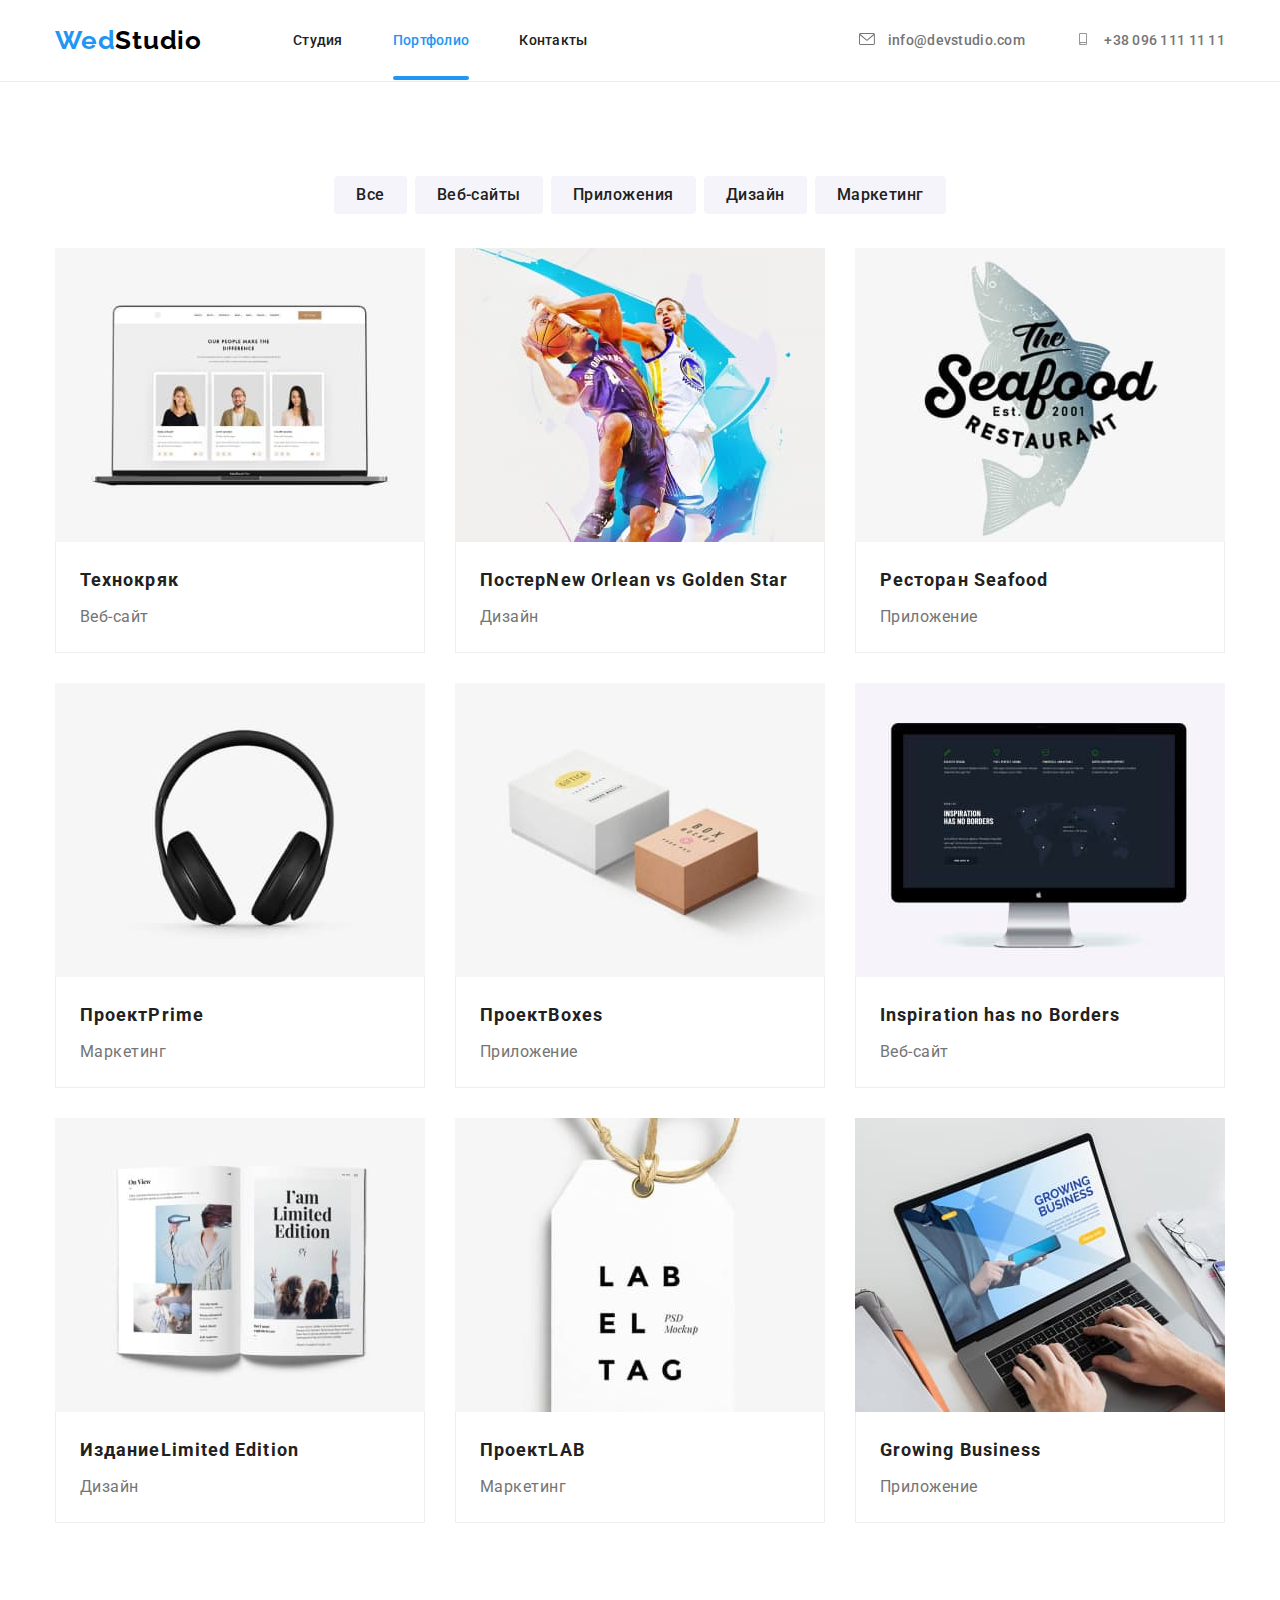
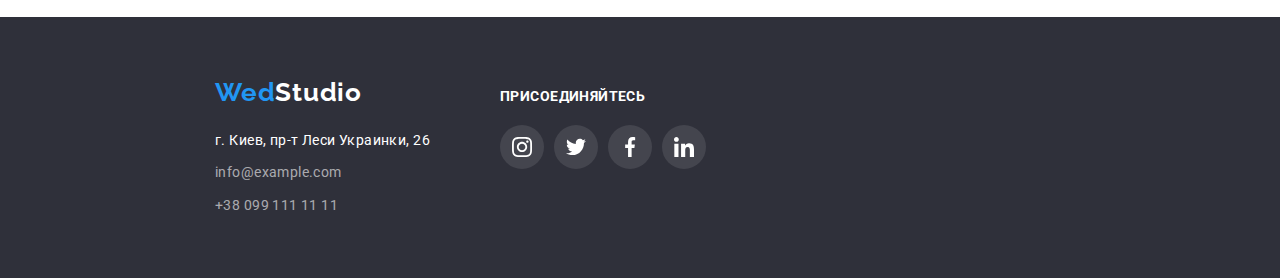
==== portfolio.html @ 89027a18 "add" ====
<!DOCTYPE html>
<html lang="ru">
  <head>
    <meta charset="UTF-8" />
    <meta http-equiv="X-UA-Compatible" content="IE=edge" />
    <meta name="viewport" content="width=device-width, initial-scale=1.0" />
    <link rel="preconnect" href="https://fonts.googleapis.com" />
    <link rel="preconnect" href="https://fonts.gstatic.com" crossorigin />
    <link
      href="https://fonts.googleapis.com/css2?family=Raleway:wght@700&family=Roboto:wght@400;500;700;900&display=swap"
      rel="stylesheet"
    />
    <title>WebStudio</title>
    <link
      rel="stylesheet"
      href="https://cdnjs.cloudflare.com/ajax/libs/modern-normalize/1.1.0/modern-normalize.min.css"
    />
    <link rel="stylesheet" href="./css/styles.css" />
  </head>
  <body>
    <!-- Шапка сайта! -->
    <header class="header">
      <div class="container">
        <nav class="header-nav">
          <a class="header-logo logo link" href="/"> <span class="color-logo">Wed</span>Studio</a>
          <ul class="header-list list">
            <li class="header-item">
              <a href="./index.html" class="header-link link">Студия</a>
            </li>
            <li class="header-item">
              <a href="" class="header-link link-current link">Портфолио</a>
            </li>
            <li class="header-item"><a href="" class="header-link link">Контакты</a></li>
          </ul>
        </nav>
        <ul class="header-contact list">
          <li class="header-item link">
            <a href="mailto:info@devstudio.com link" class="header-contact-mail">
              <svg class="header-icons" width="16" height="12">
                <use href="./images/icons.svg#icon-envelope"></use>
              </svg>
              info@devstudio.com</a
            >
          </li>
          <li class="header-item">
            <a href="tel:+380961111111 link" class="header-contact-tel">
              <svg class="header-icons" width="16" height="12">
                <use href="./images/icons.svg#icon-smartphone"></use>
              </svg>
              +38 096 111 11 11</a
            >
          </li>
        </ul>
      </div>
    </header>

    <main>
      <!-- Портфоліо -->

      <section class="portfolio">
        <div class="container">
          <h1 class="visually-hidden section-title">Портфолио</h1>
          <!-- Фільтри -->
          <!-- <section class="filter"> -->
          <h2 class="visually-hidden filter-title">Фильтры</h2>
          <ul class="filter-list list">
            <li class="filter-item"><button type="button" class="filter-button">Все</button></li>
            <li class="filter-item">
              <button type="button" class="filter-button">Веб-сайты</button>
            </li>
            <li class="filter-item">
              <button type="button" class="filter-button">Приложения</button>
            </li>
            <li class="filter-item">
              <button type="button" class="filter-button">Дизайн</button>
            </li>
            <li class="filter-item">
              <button type="button" class="filter-button">Маркетинг</button>
            </li>
          </ul>
          <!-- </div> -->
          <!-- </section> -->
          <!-- Проєкти -->
          <!-- <section class="projects">
          <div class="container"> -->
          <ul class="projects-list list">
            <li class="projects-item">
              <a class="projects-link link" href="">
                <div class="projects-top-wrap">
                  <img src="./images/img.jpg" width="370" height="294" alt="Технокряк сайт" />
                  <p class="projects-top-text">
                    Ресурс предлагает комплексные предложения с разным уровнем функционала и
                    сервисов. Все это позволит посетителю получить исчерпывающие сведения о компании
                    или частном лице.
                  </p>
                </div>

                <div class="projects-title-name">
                  <h3 class="projects-title">Технокряк</h3>
                  <p class="projects-text">Веб-сайт</p>
                </div></a
              >
            </li>
            <li class="projects-item">
              <a class="projects-link link" href=""
                >
                <div class="projects-top-wrap">
                <img
                  src="./images/img1.jpg"
                  width="370"
                  height="294"
                  alt="Постер New Orlean vs Golden Star"
                />
                <p class="projects-top-text">
                  Ресурс предлагает комплексные предложения с разным уровнем функционала и сервисов.
                  Все это позволит посетителю получить исчерпывающие сведения о компании или частном
                  лице.
                </p>
                </div>
                <div class="projects-title-name">
                  <h3 class="projects-title">
                    Постер<span lang="en">New Orlean vs Golden Star</span>
                  </h3>
                  <p class="projects-text">Дизайн</p>
                </div>
              </a>
            </li>
            <li class="projects-item">
              <a class="projects-link link" href=""
                >
                <div class="projects-top-wrap">
                <img
                  src="./images/img2.jpg"
                  width="370"
                  height="294"
                  alt="Логотип ресторана морской еды"
                />
                <p class="projects-top-text">
                  Ресурс предлагает комплексные предложения с разным уровнем функционала и сервисов.
                  Все это позволит посетителю получить исчерпывающие сведения о компании или частном
                  лице.
                </p>
                </div>
                <div class="projects-title-name">
                  <h3 class="projects-title">Ресторан <span lang="en">Seafood</span></h3>
                  <p class="projects-text">Приложение</p>
                </div></a
              >
            </li>
            <li class="projects-item">
              <a class="projects-link link" href=""
                >
                <div class="projects-top-wrap">
                <img src="./images/img3.jpg" width="370" height="294" alt="Навушники" />
                <p class="projects-top-text">
                    Ресурс предлагает комплексные предложения с разным уровнем функционала и
                    сервисов. Все это позволит посетителю получить исчерпывающие сведения о компании
                    или частном лице.
                  </p>
                  </div>
                <div class="projects-title-name">
                  <h3 class="projects-title">Проект<span lang="en">Prime</span></h3>
                  <p class="projects-text">Маркетинг</p>
                </div>
              </a>
            </li>
            <li class="projects-item">
              <a class="projects-link link" href=""
                >
                <div class="projects-top-wrap">
                <img src="./images/img4.jpg" width="370" height="294" alt="Коробочки" />
                <p class="projects-top-text">
                    Ресурс предлагает комплексные предложения с разным уровнем функционала и
                    сервисов. Все это позволит посетителю получить исчерпывающие сведения о компании
                    или частном лице.
                  </p>
                  </div>
                <div class="projects-title-name">
                  <h3 class="projects-title">Проект<span lang="en">Boxes</span></h3>
                  <p class="projects-text">Приложение</p>
                </div>
              </a>
            </li>
            <li class="projects-item">
              <a class="projects-link link" href=""
                >
                <div class="projects-top-wrap">
                <img src="./images/img5.jpg" width="370" height="294" alt="Монитор с веб-сайтом" />
                <p class="projects-top-text">
                    Ресурс предлагает комплексные предложения с разным уровнем функционала и
                    сервисов. Все это позволит посетителю получить исчерпывающие сведения о компании
                    или частном лице.
                  </p>
                  </div>
                <div class="projects-title-name">
                  <h3 class="projects-title" lang="en">Inspiration has no Borders</h3>
                  <p class="projects-text">Веб-сайт</p>
                </div>
              </a>
            </li>
            <li class="projects-item">
              <a class="projects-link link" href=""
                > 
                <div class="projects-top-wrap">
                <img
                  src="./images/img6.jpg"
                  width="370"
                  height="294"
                  alt="Журнал Limited Edition"
                />
                <p class="projects-top-text">
                    Ресурс предлагает комплексные предложения с разным уровнем функционала и
                    сервисов. Все это позволит посетителю получить исчерпывающие сведения о компании
                    или частном лице.
                  </p>
                <div class="projects-title-name">
                  <h3 class="projects-title">Издание<span lang="en">Limited Edition</span></h3>
                  <p class="projects-text">Дизайн</p>
                </div>
              </a>
            </li>
            <li class="projects-item">
              <a class="projects-link link" href=""
                > 
                <div class="projects-top-wrap">
                <img src="./images/img7.jpg" width="370" height="294" alt="Логотип" />
                <p class="projects-top-text">
                    Ресурс предлагает комплексные предложения с разным уровнем функционала и
                    сервисов. Все это позволит посетителю получить исчерпывающие сведения о компании
                    или частном лице.
                  </p>
                <div class="projects-title-name">
                  <h3 class="projects-title">Проект<span lang="en">LAB</span></h3>
                  <p class="projects-text">Маркетинг</p>
                </div>
              </a>
            </li>
            <li class="projects-item">
              <a class="projects-link link" href=""
                > 
                <div class="projects-top-wrap">
                <img src="./images/img8.jpg" width="370" height="294" alt="Ноутбук с веб-сайтом" />
                <p class="projects-top-text">
                    Ресурс предлагает комплексные предложения с разным уровнем функционала и
                    сервисов. Все это позволит посетителю получить исчерпывающие сведения о компании
                    или частном лице.
                  </p>
                <div class="projects-title-name">
                  <h3 class="projects-title" lang="en">Growing Business</h3>
                  <p class="projects-text">Приложение</p>
                </div>
              </a>
            </li>
          </ul>
        </div>
        <!-- </section> -->
      </section>
    </main>
    <footer class="footer">
      <!-- Футер -->
      <div class="container">
        <div class="footer-contains">
          <a class="footer-logo logo link" href="/"> <span class="color-logo">Wed</span>Studio</a>
          <address class="footer-address">
            <ul class="footer-list list">
              <li class="footer-item">
                <a
                  class="footer-link-location link"
                  href="https://goo.gl/maps/hKwsyBaP5e1wSZsX7"
                  target="_blank"
                  rel="noreferrer noopener"
                  >г. Киев, пр-т Леси Украинки, 26</a
                >
              </li>
              <li class="footer-item">
                <a class="footer-item-address link" href="emailto:info@example.com"
                  >info@example.com</a
                >
              </li>
              <li class="footer-item">
                <a class="footer-item-address link" href="tel:+380961111111">+38 099 111 11 11</a>
              </li>
            </ul>
          </address>
        </div>
        <div class="footer-icons">
          <h2 class="footer-text">Присоединяйтесь</h2>
          <ul class="footer-social-list list">
            <li class="footer-social-item">
              <a href="" class="footer-social-link link">
                <svg class="footer-social-icons" wight="20" height="20">
                  <use href="./images/icons.svg#icon-instagram-2"></use>
                </svg>
              </a>
            </li>
            <li class="footer-social-item">
              <a href="" class="footer-social-link link">
                <svg class="footer-social-icons" wight="20" height="20">
                  <use href="./images/icons.svg#icon-twitter-1"></use>
                </svg>
              </a>
            </li>
            <li class="footer-social-item">
              <a href="" class="footer-social-link link">
                <svg class="footer-social-icons" wight="20" height="20">
                  <use href="./images/icons.svg#icon-facebook-1"></use>
                </svg>
              </a>
            </li>
            <li class="footer-social-item">
              <a href="" class="footer-social-link link"
                ><svg class="footer-social-icons" wight="20" height="20">
                  <use href="./images/icons.svg#icon-linkedin-1"></use>
                </svg>
              </a>
            </li>
          </ul>
        </div>
      </div>
    </footer>
   
  </body>
</html>
---- css/styles.css ----
:root {
  --main-text-color: #212121;
  --second-text-color: #757575;
  --third-text-color: #ffffff;
  --accent-color: #2196f3;
  --background-color: #ffffff;
}
/* Скидаємо марджни */
h1,
h2,
h3,
h4,
h5,
h6,
p {
  margin: 0;
}
ul,
ol {
  margin: 0;
  padding-left: 0;
}
img {
  display: block;
  margin: 0;
}
button {
  cursor: pointer;
}
.container {
  width: 1200px;
  margin: 0 auto;
  padding-left: 15px;
  padding-right: 15px;
}

body {
  font-family: 'Roboto', sans-serif;
  background-color: var(--background-color);
  color: var(--main-text-color);
}
.list {
  list-style: none;
}
.link {
  text-decoration: none;
}
.logo {
  font-family: 'Raleway';
  font-weight: 700;
  font-size: 26px;
  line-height: 1.2;
  letter-spacing: 0.03em;
}
/* --------------------------HEADER------------------------- */
.header {
  border-bottom: 1px solid #ececec;
  padding-top: 25px;
  padding-bottom: 25px;
}
.header-logo {
  color: #000000;
  margin-right: 91px;
}
.header-nav {
  display: flex;

  align-items: center;
}
.header-item:not(:last-child) {
  margin-right: 50px;
}

.color-logo {
  color: #2196f3;
}
.header-link.link-current.link {
  color: var(--accent-color);
}

.link-current::after {
  content: '';
  position: absolute;
  width: 100%;
  height: 4px;
  border-radius: 2px;
  background-color: var(--accent-color);
  left: 0;
  bottom: -32px;
}
.header .container {
  display: flex;
  align-items: center;
}
.header-contact {
  display: flex;
  align-items: center;
  margin-left: auto;
}
.header-list {
  display: flex;
  align-items: center;
}

.header .header-link {
  font-weight: 500;
  font-size: 14px;
  line-height: 1.14;
  letter-spacing: 0.02em;
  color: var(--main-text-color);
  position: relative;
  transition: color 250ms cubic-bezier(0.4, 0, 0.2, 1);
  /*  transform 250ms cubic-bezier(0.4, 0, 0.2, 1); */
}
.header-contact-tel,
.header-contact-mail {
  font-weight: 500;
  font-size: 14px;
  line-height: 1.14;
  letter-spacing: 0.02em;
  color: var(--second-text-color);
  cursor: pointer;
  text-decoration: none;
  transition: color 250ms cubic-bezier(0.4, 0, 0.2, 1);
  /* ,transform 250ms cubic-bezier(0.4, 0, 0.2, 1); */
}
.header-icons {
  margin-right: 10px;
  fill: currentColor;
}

.header-contact-mail,
.header-contact-tel {
  color: var(--second-text-color);
}
.header-link:hover,
.header-link:focus {
  color: var(--accent-color);
  /* transform: scale(1.15); */
}
.header-contact-mail:hover,
.header-contact-mail:focus {
  color: var(--accent-color);
  /* transform: scale(1.15); */
}
.header-contact-tel:hover,
.header-contact-tel:focus {
  color: var(--accent-color);
  /* transform: scale(1.15); */
}

/* -------------------------------HERO------------------------- */
.hero {
  background-color: #2f303a;
  background-image: linear-gradient(rgba(47, 48, 58, 0.4), rgba(47, 48, 58, 0.4)),
    url(../images/header.jpg);
  background-repeat: no-repeat;
  background-position: center;
  background-size: cover;
  padding-top: 200px;
  padding-bottom: 200px;
  max-width: 1600px;
  margin: 0 auto;
}
.hero-title {
  font-weight: 900;
  font-size: 44px;
  line-height: 1.36;
  text-align: center;
  letter-spacing: 0.06em;
  text-transform: uppercase;
  color: var(--third-text-color);
  margin-bottom: 30px;
  margin-left: auto;
  margin-right: auto;
}
.hero-button {
  display: block;
  font-family: inherit;

  font-weight: 700;
  font-size: 16px;
  line-height: 1.88;
  letter-spacing: 0.06em;
  color: var(--third-text-color);
  background-color: #2196f3;
  border: none;
  border-radius: 4px;
  cursor: pointer;
  margin: 0 auto;
  padding: 10px 32px;
  transition-property: transform;
  transition-duration: 250ms;
  transition-timing-function: linear;
}
.hero-button:hover,
.hero-button:focus {
  background-color: #188ce8;
  transform: scale(1.25);
  transition-duration: 250ms;
  transition-timing-function: linear;
}
/* ---------------------------FEATURE------------------------- */
.visually-hidden {
  position: absolute;
  width: 1px;
  height: 1px;
  margin: -1px;
  border: 0;
  padding: 0;
  white-space: nowrap;
  clip-path: inset(100%);
  clip: rect(0 0 0 0);
  overflow: hidden;
}
.feature {
  padding-top: 94px;
  padding-bottom: 94px;
}
.feature-list {
  display: flex;
}
.feature-item {
  width: 270px;
}
.feature-item:not(:last-child) {
  margin-right: 30px;
}
.feature-container-icons {
  display: flex;
  justify-content: center;
  align-items: center;
  width: 270px;
  height: 120px;
  border-radius: 4px;
  background-color: #f5f4fa;
  margin-bottom: 30px;
}
.feature-title {
  font-weight: 700;
  font-size: 14px;
  line-height: 1.14;
  letter-spacing: 0.03em;
  text-transform: uppercase;
  color: var(--main-text-color);
  margin-bottom: 10px;
}
.feature-text {
  font-size: 14px;
  line-height: 1.71;
  letter-spacing: 0.03em;
  color: var(--second-text-color);
}
/* --------------------------WORK----------------------------- */
.work {
  /* padding-top: 45px; */
  padding-bottom: 94px;
}
.work-title {
  font-weight: 700;
  font-size: 36px;
  line-height: 1.16;
  text-align: center;
  letter-spacing: 0.03em;
  color: var(--main-text-color);
  margin-bottom: 50px;
}
.work-list {
  display: flex;
}
.work-item {
  max-width: 370px;
  flex-basis: calc(100% / 3-30px);
}
.work-item:not(:last-child) {
  margin-right: 30px;
}
.work-lay {
  position: relative;
}
.work-lay-text {
  position: absolute;
  width: 100%;
  bottom: 0;
  font-weight: 700;
  font-size: 14px;
  line-height: 1, 14;
  text-align: center;
  letter-spacing: 0.03em;
  text-transform: uppercase;
  color: var(--third-text-color);
  background: rgba(47, 48, 58, 0.8);
  padding-top: 27px;
  padding-bottom: 27px;
}

/* ------------------------TEAM-------------------------------- */
.team {
  background-color: #f5f4fa;
  padding-top: 94px;
  padding-bottom: 94px;
}
.team-item {
  background-color: var(--background-color);
  border-radius: 0px 0px 4px 4px;
  box-shadow: 0px 1px 3px rgba(0, 0, 0, 0.12), 0px 1px 1px rgba(0, 0, 0, 0.14),
    0px 2px 1px rgba(0, 0, 0, 0.2);
}
.team-item:not(:last-child) {
  margin-right: 30px;
}
.team-list {
  display: flex;
}
.team-item-text {
  padding-bottom: 30px;
  padding-top: 30px;
}
.team-title {
  font-weight: 700;
  font-size: 36px;
  line-height: 1.16;
  text-align: center;
  letter-spacing: 0.03em;
  color: var(--main-text-color);
  margin-bottom: 50px;
}
.team-name {
  font-size: 16px;
  font-weight: 500;
  line-height: 1.19;
  text-align: center;
  letter-spacing: 0.03em;
  color: var(--main-text-color);
  margin-bottom: 10px;
}
.team-text {
  line-height: 1.19;
  text-align: center;
  letter-spacing: 0.03em;
  color: var(--second-text-color);
}
.team-social-list {
  display: flex;
  justify-content: center;
  margin-top: 16px;
}
.team-social-item {
  width: 44px;
  height: 44px;
  margin-right: 10px;
}
.team-social-item:last-child {
  margin-right: 0;
}
.team-social-link {
  width: 100%;
  height: 100%;
  display: flex;
  justify-content: center;
  align-items: center;
  border-radius: 50%;
  transition: background-color 250ms cubic-bezier(0.4, 0, 0.2, 1);
}
.team-icons {
  fill: #afb1b8;
  transition: fill 250ms cubic-bezier(0.4, 0, 0.2, 1);
}
.team-social-link:hover,
.team-social-link:focus {
  background-color: #2196f3;
}
.team-social-link:hover .team-icons,
.team-social-link:focus .team-icons {
  fill: #ffffff;
}
/* <!-- ---------------------------------------Clients------------------------------> */
.clients {
  padding-top: 94px;
  padding-bottom: 94px;
}
.clients-title {
  font-size: 36px;
  line-height: 1, 17;
  text-align: center;
  letter-spacing: 0.03em;
  color: var(--main-text-color);
}
.clients-list {
  display: flex;
  justify-content: center;
  margin-top: 50px;
}
.clients-item {
  width: 170px;
  height: 92px;
  margin-right: 30px;
}
.clients-item:last-child {
  margin-right: 0;
}
.clients-link {
  display: flex;
  justify-content: center;
  align-items: center;
  width: 100%;
  height: 100%;
  border: 1px solid #afb1b8;
  border-radius: 4px;
  transition: border 250ms cubic-bezier(0.4, 0, 0.2, 1);
}
.clients-icon {
  fill: #afb1b8;
  transition: fill 250ms cubic-bezier(0.4, 0, 0.2, 1);
}
.clients-link:hover .clients-icon,
.clients-link:focus .clients-icon {
  fill: var(--accent-color);
}
.clients-link:hover,
.clients-link:focus {
  border-color: var(--accent-color);
}
/* ---------------------------FOOTER------------------------- */
.footer {
  width: 1600px;
  margin: 0 auto;
  background-color: #2f303a;
  padding-top: 60px;
  padding-bottom: 60px;
}
.footer .container {
  display: flex;
  align-items: baseline;
}
.footer-contains {
  margin-right: 70px;
}
.footer-address {
  font-style: normal;
  margin-top: 20px;
}
.footer-logo {
  color: var(--third-text-color);
}
.color-logo {
  color: #2196f3;
}
.footer-item:not(:last-child) {
  margin-bottom: 9px;
}
.footer-link-location {
  font-size: 14px;
  line-height: 1.71;
  letter-spacing: 0.03em;
  color: var(--third-text-color);
}
.footer-item-address {
  font-size: 14px;
  line-height: 1.71;

  letter-spacing: 0.03em;
  color: rgba(255, 255, 255, 0.6);
}
.footer-link-location:hover,
.footer-link-location:focus,
.footer-item-address:hover,
.footer-item-address:focus {
  color: var(--accent-color);
}
.footer-text {
  font-size: 14px;
  line-height: 1.14;
  letter-spacing: 0.03em;
  text-transform: uppercase;
  color: var(--third-text-color);
  margin-bottom: 20px;
}
.footer-social-list {
  display: flex;
}
.footer-social-item {
  width: 44px;
  height: 44px;
  margin-right: 10px;
}
.footer-social-item:last-child {
  margin-right: 0;
}
.footer-social-link {
  width: 100%;
  height: 100%;
  background-color: rgba(255, 255, 255, 0.1);
  border-radius: 50%;
  display: flex;
  align-items: center;
  justify-content: center;
  transition: background-color 250ms cubic-bezier(0.4, 0, 0.2, 1);
}
.footer-social-icons {
  fill: #ffffff;
}
.footer-social-link:hover,
.footer-social-link:focus {
  background-color: #2196f3;
}

/* ---------------------------PORTFOLIO------------------------ */
/* -------------------------------filter ---------------------*/
.portfolio {
  padding-top: 94px;
  padding-bottom: 94px;
}
.filter-list {
  display: flex;
  justify-content: center;
  margin-bottom: 34px;
}
.filter-item:not(:last-child) {
  margin-right: 8px;
}
.filter-button {
  font-family: inherit;
  font-weight: 500;
  font-size: 16px;
  line-height: 1.62;
  text-align: center;
  letter-spacing: 0.03em;
  border: none;
  border-radius: 4px;
  color: var(--main-text-color);

  background: #f5f4fa;
  cursor: pointer;
  padding: 6px 22px;
  transition: transform 250ms cubic-bezier(0.4, 0, 0.2, 1), color 250ms cubic-bezier(0.4, 0, 0.2, 1),
    background-color 250ms cubic-bezier(0.4, 0, 0.2, 1),
    box-shadow 250ms cubic-bezier(0.4, 0, 0.2, 1);
}
.filter-button:hover,
.filter-button:focus {
  color: var(--third-text-color);
  background-color: #2196f3;
  box-shadow: 0px 3px 1px rgba(0, 0, 0, 0.1), 0px 1px 2px rgba(0, 0, 0, 0.08),
    0px 2px 2px rgba(0, 0, 0, 0.12);
  transform: scale(1.1);
}
/* --------------------------PROJECTS------------------------ */
/* .projects {
  padding-bottom: 94px;
} */
.projects-list {
  display: flex;
  flex-wrap: wrap;
}
.projects-list .projects-item:not(:nth-child(3n + 3)) {
  margin-right: 30px;
}
.projects-list .projects-item:not(:nth-last-child(-n + 3)) {
  margin-bottom: 30px;
}
.projects-title-name {
  padding: 20px 24px;
  border-bottom: 1px solid #eeeeee;
  border-left: 1px solid #eeeeee;
  border-right: 1px solid #eeeeee;
}
.projects-title {
  font-weight: 700;
  font-size: 18px;
  line-height: 2;
  margin-bottom: 4px;
  letter-spacing: 0.06em;
  color: var(--main-text-color);
}
.projects-link {
  display: block;
  transition: box-shadow 250ms cubic-bezier(0.4, 0, 0.2, 1);
}
.projects-text {
  line-height: 1.88;
  letter-spacing: 0.03em;
  color: var(--second-text-color);
}
.projects-item {
  cursor: pointer;
}
.projects-top-wrap {
  position: relative;
  overflow: hidden;
}
.projects-top-text {
  position: absolute;
  width: 100%;
  bottom: 0;
  font-size: 18px;
  line-height: 1.56;
  letter-spacing: 0.03em;
  color: var(--third-text-color);
  background: rgba(33, 150, 243, 0.9);
  padding: 63px 24px;
  transform: translateY(100%);
  transition-duration: 250ms;
  transition-timing-function: cubic-bezier(0.4, 0, 0.2, 1);
}
.projects-link:hover,
.projects-link:focus {
  box-shadow: 0px 3px 1px rgba(0, 0, 0, 0.1), 0px 1px 2px rgba(0, 0, 0, 0.08),
    0px 2px 2px rgba(0, 0, 0, 0.12);
  border-radius: 4px;
}
.projects-item:hover .projects-top-text {
  transform: translateY(0);
  transition-duration: 250ms;
  transition-timing-function: cubic-bezier(0.4, 0, 0.2, 1);
}
/* -------------------------Backdrop+modal ----------------------------- */
.backdrop {
  width: 100%;
  height: 100%;
  background: rgba(0, 0, 0, 0.2);
  position: fixed;
  top: 0;
  transition: opacity 250ms linear, visibility 250ms linear;
}
.backdrop.is-hidden .modal {
  transform: translate(-50%, -50%) scale(0) rotate(180deg);
  transition: 250ms;
}
.modal {
  width: 521px;
  min-height: 581px;
  box-shadow: 0px 1px 3px rgba(0, 0, 0, 0.12), 0px 1px 1px rgba(0, 0, 0, 0.14),
    0px 2px 1px rgba(0, 0, 0, 0.2);
  border-radius: 4px;
  background-color: var(--background-color);
  position: absolute;
  top: 50%;
  left: 50%;
  transform: translate(-50%, -50%) scale(1) rotate(0deg);

  transition: 250ms;
  transition-timing-function: linear;
}
.modal-close-btn {
  width: 30px;
  height: 30px;
  border: 1px solid rgba(0, 0, 0, 0.1);
  border-radius: 50%;
  background-color: var(--background-color);
  top: 8px;
  right: 8px;
  position: absolute;
  display: flex;
  justify-content: center;
  align-items: center;
  padding: 0;
}
.is-hidden {
  visibility: hidden;
  opacity: 0;
  pointer-events: none;
}
.no-scroll {
  overflow: hidden;
}
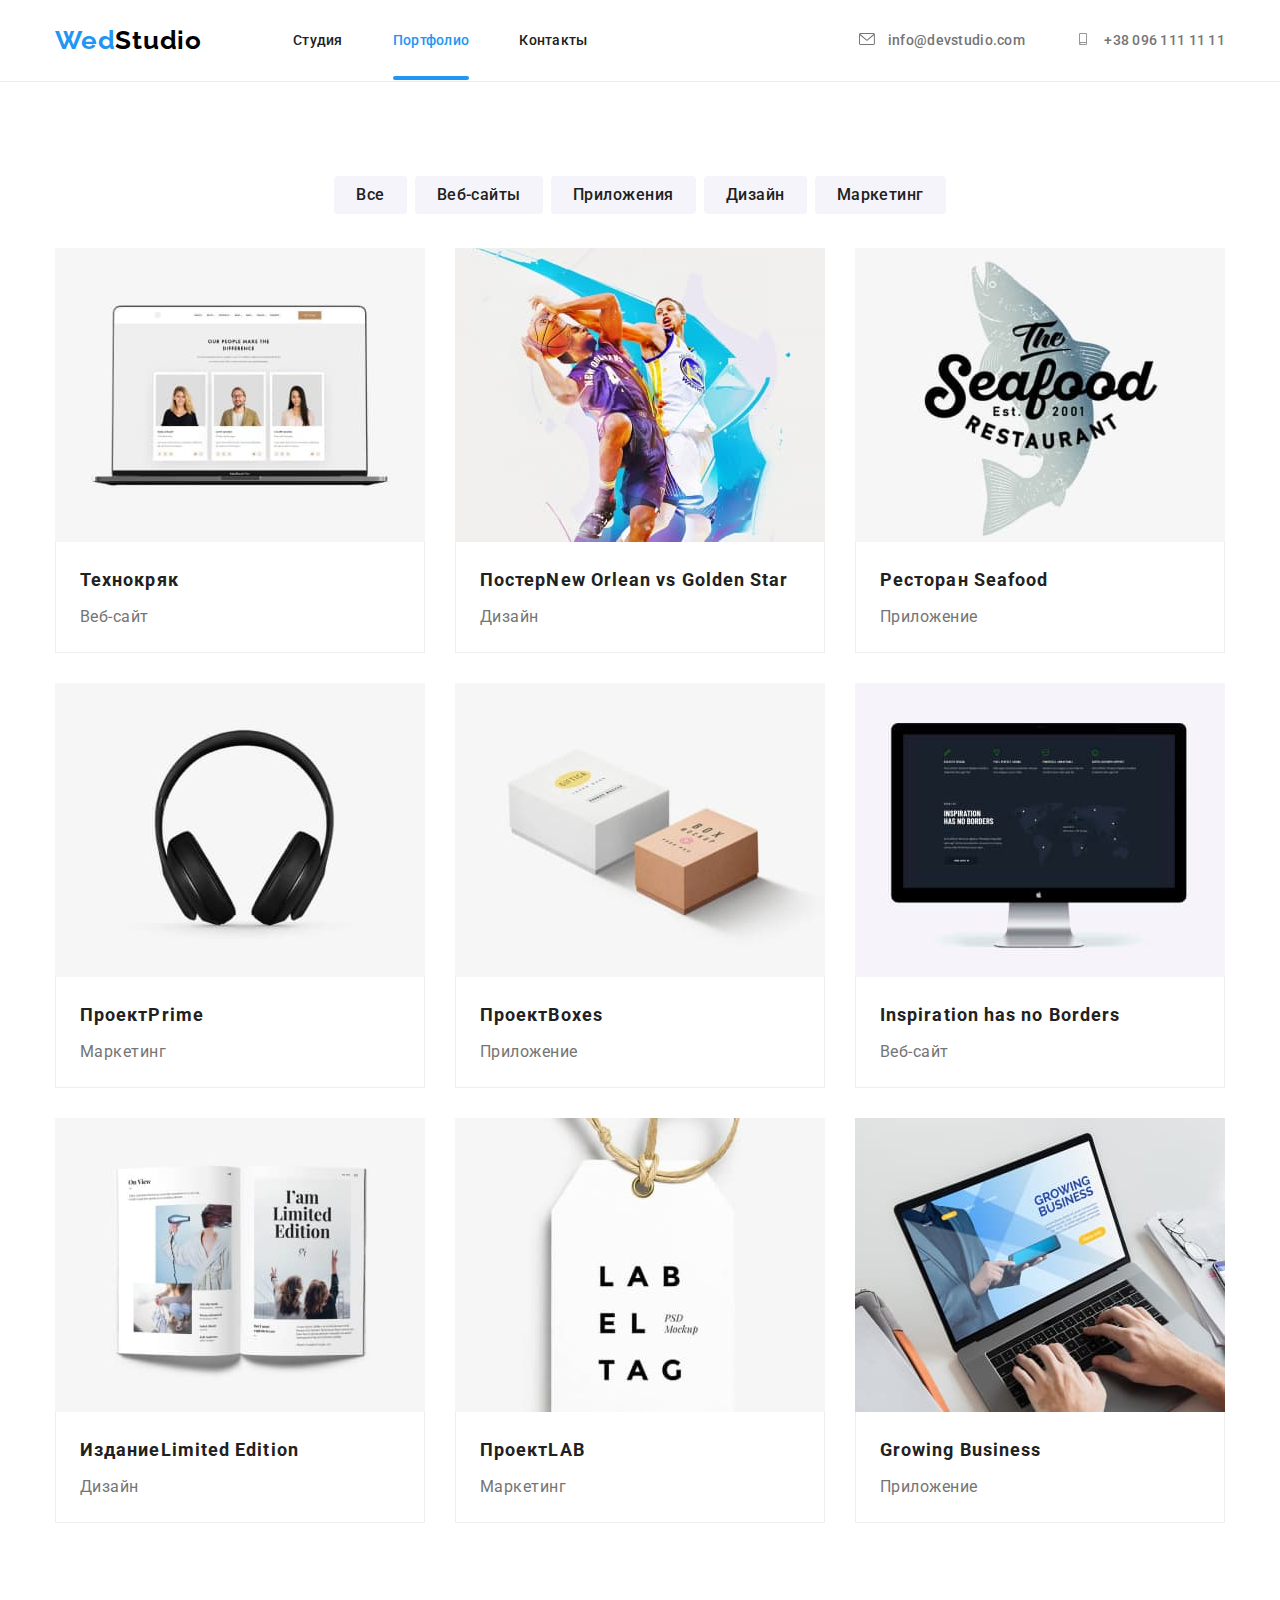
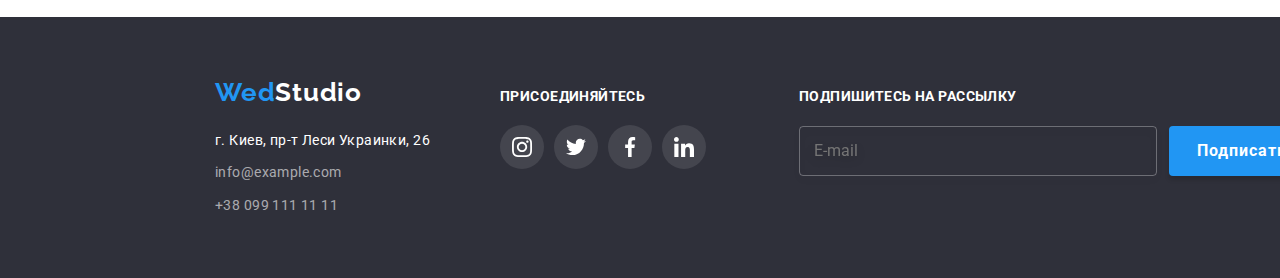
==== commit 95c49406: "fix" ====
--- a/portfolio.html
+++ b/portfolio.html
@@ -316,6 +316,26 @@
             </li>
           </ul>
         </div>
+        <div class="footer-form">
+          <p class="footer-form-text">Подпишитесь на рассылку</p>
+          <form name="footer-form-sub" class="footer-form-sub">
+            <label for="footer-form-email"></label>
+            <input
+              class="footer-form-email"
+              name="footer-form-email"
+              type="email"
+              placeholder="E-mail"
+              autocomplete="on"
+              id="footer-form-email"
+            />
+            <button type="submit" class="footer-btn-sub">
+              Подписаться
+              <svg class="footer-form-icon" width="24" height="24">
+                <use href="./images/icons.svg#icon-icon-send"></use>
+              </svg>
+            </button>
+          </form>
+        </div>
       </div>
     </footer>
    
--- a/css/styles.css
+++ b/css/styles.css
@@ -504,6 +504,213 @@
 .footer-social-link:focus {
   background-color: #2196f3;
 }
+/* -----------------------------FOOTER-FORM------------------------ */
+.footer-form {
+  margin-left: 93px;
+}
+.footer-form-sub {
+  display: flex;
+  align-items: center;
+}
+.footer-form-text {
+  font-weight: 700;
+  font-size: 14px;
+  line-height: 1.33;
+  letter-spacing: 0.03em;
+  text-transform: uppercase;
+  color: var(--third-text-color);
+  margin-bottom: 20px;
+}
+.footer-form-email {
+  width: 358px;
+  height: 50px;
+  border: 1px solid rgba(255, 255, 255, 0.3);
+  filter: drop-shadow(0px 4px 4px rgba(0, 0, 0, 0.15));
+  border-radius: 4px;
+  background-color: transparent;
+  padding-left: 14px;
+  margin-right: 12px;
+  color: var(--third-text-color);
+}
+.footer-form-sub {
+  display: flex;
+  align-items: center;
+}
+.footer-btn-sub {
+  font-family: inherit;
+  font-weight: 700;
+  width: 200px;
+  height: 50px;
+  font-size: 16px;
+  line-height: 1.88;
+  display: flex;
+  justify-content: center;
+  align-items: center;
+  letter-spacing: 0.06em;
+  color: var(--third-text-color);
+  box-shadow: 0px 4px 4px rgba(0, 0, 0, 0.15);
+  border-radius: 4px;
+  border: none;
+  padding: 10px 28px;
+  background-color: var(--accent-color);
+  transition: background-color 250ms cubic-bezier(0.4, 0, 0.2, 1);
+}
+.footer-form-icon {
+  margin-left: 10px;
+  width: 100%;
+  height: 100%;
+  fill: var(--third-text-color);
+}
+.footer-btn-sub:hover,
+.footer-btn-sub:focus {
+  background-color: #188ce8;
+}
+
+/* <!-- -------------------------modal-form--------------------------------------> */
+.modal-title {
+  font-weight: 700;
+  font-size: 20px;
+  line-height: 1.15;
+  text-align: center;
+  letter-spacing: 0.03em;
+  margin-bottom: 12px;
+  margin-top: 40px;
+  color: var(--main-text-color);
+}
+.modal-form {
+  margin-left: 40px;
+  margin-right: 40px;
+}
+.input-wrap {
+  position: relative;
+  margin-bottom: 10px;
+}
+.modal-label-text {
+  font-weight: 400;
+  font-size: 12px;
+  line-height: 1.16;
+  letter-spacing: 0.01em;
+  color: var(--second-text-color);
+  margin-bottom: 4px;
+  display: block;
+}
+.modal-input {
+  width: 100%;
+  height: 40px;
+  border: 1px solid rgba(33, 33, 33, 0.2);
+  border-radius: 4px;
+  font-size: 12px;
+  line-height: 1.16;
+  letter-spacing: 0.01em;
+  color: var(--main-text-color);
+  padding-left: 40px;
+  outline: none;
+}
+.modal-input:focus,
+.modal-input:hover,
+.modal-comment:focus,
+.modal-comment:hover {
+  border-color: var(--accent-color);
+}
+.modal-form-icon {
+  position: absolute;
+  top: 50%;
+  left: 12px;
+  transform: translateY(-50%);
+  transition: fill 250ms cubic-bezier(0.4, 0, 0.2, 1);
+}
+.modal-input:focus + .modal-form-icon {
+  fill: var(--accent-color);
+}
+.modal-comment {
+  width: 100%;
+  height: 120px;
+  border: 1px solid rgba(33, 33, 33, 0.2);
+  border-radius: 4px;
+  resize: none;
+  outline: none;
+  padding: 12px 16px;
+  font-weight: 400;
+  font-size: 12px;
+  line-height: 1.16;
+  letter-spacing: 0.01em;
+  color: rgba(117, 117, 117, 0.5);
+  transition: border-color 250ms cubic-bezier(0.4, 0, 0.2, 1);
+}
+.modal-comment::placeholder {
+  font-weight: 400;
+  font-size: 12px;
+  line-height: 1.16;
+  letter-spacing: 0.01em;
+
+  color: rgba(117, 117, 117, 0.5);
+}
+.modal-policy-text {
+  font-size: 14px;
+  line-height: 1.71;
+  letter-spacing: 0.03em;
+  color: var(--second-text-color);
+  display: flex;
+  justify-content: center;
+  align-items: center;
+  margin-bottom: 30px;
+}
+.policy-link {
+  font-size: 14px;
+  line-height: 1.71;
+
+  letter-spacing: 0.03em;
+  text-decoration-line: underline;
+  margin-left: 5px;
+  color: var(--accent-color);
+}
+.modal-policy-text::before {
+  content: '';
+  width: 16px;
+  height: 15px;
+  border-radius: 2px;
+  margin-right: 7px;
+  border: 2px solid var(--main-text-color);
+}
+.modal-policy:checked + .modal-policy-text::before {
+  background: var(--accent-color);
+  background-image: url(../images/check.svg);
+  border: none;
+  background-repeat: no-repeat;
+  background-position: center;
+}
+.modal-policy:focus + .modal-policy-text::before {
+  border-color: var(--accent-color);
+}
+
+.modal-btn-submit {
+  width: 200px;
+  height: 50px;
+  box-shadow: 0px 4px 4px rgba(0, 0, 0, 0.15);
+  border-radius: 4px;
+  background-color: var(--accent-color);
+  border: none;
+  display: block;
+  margin: 0 auto;
+  transition: box-shadow 250ms cubic-bezier(0.4, 0, 0.2, 1),
+    background 250ms cubic-bezier(0.4, 0, 0.2, 1);
+}
+.modal-btn-text {
+  font-style: inherit;
+  font-weight: 700;
+  font-size: 16px;
+  line-height: 1.88;
+
+  text-align: center;
+  letter-spacing: 0.06em;
+  color: var(--background-color);
+}
+.modal-btn-submit:hover,
+.modal-btn-submit:focus {
+  box-shadow: 0px 4px 4px rgba(0, 0, 0, 0.15);
+  background: #2196f3;
+  border-radius: 4px;
+}
 
 /* ---------------------------PORTFOLIO------------------------ */
 /* -------------------------------filter ---------------------*/
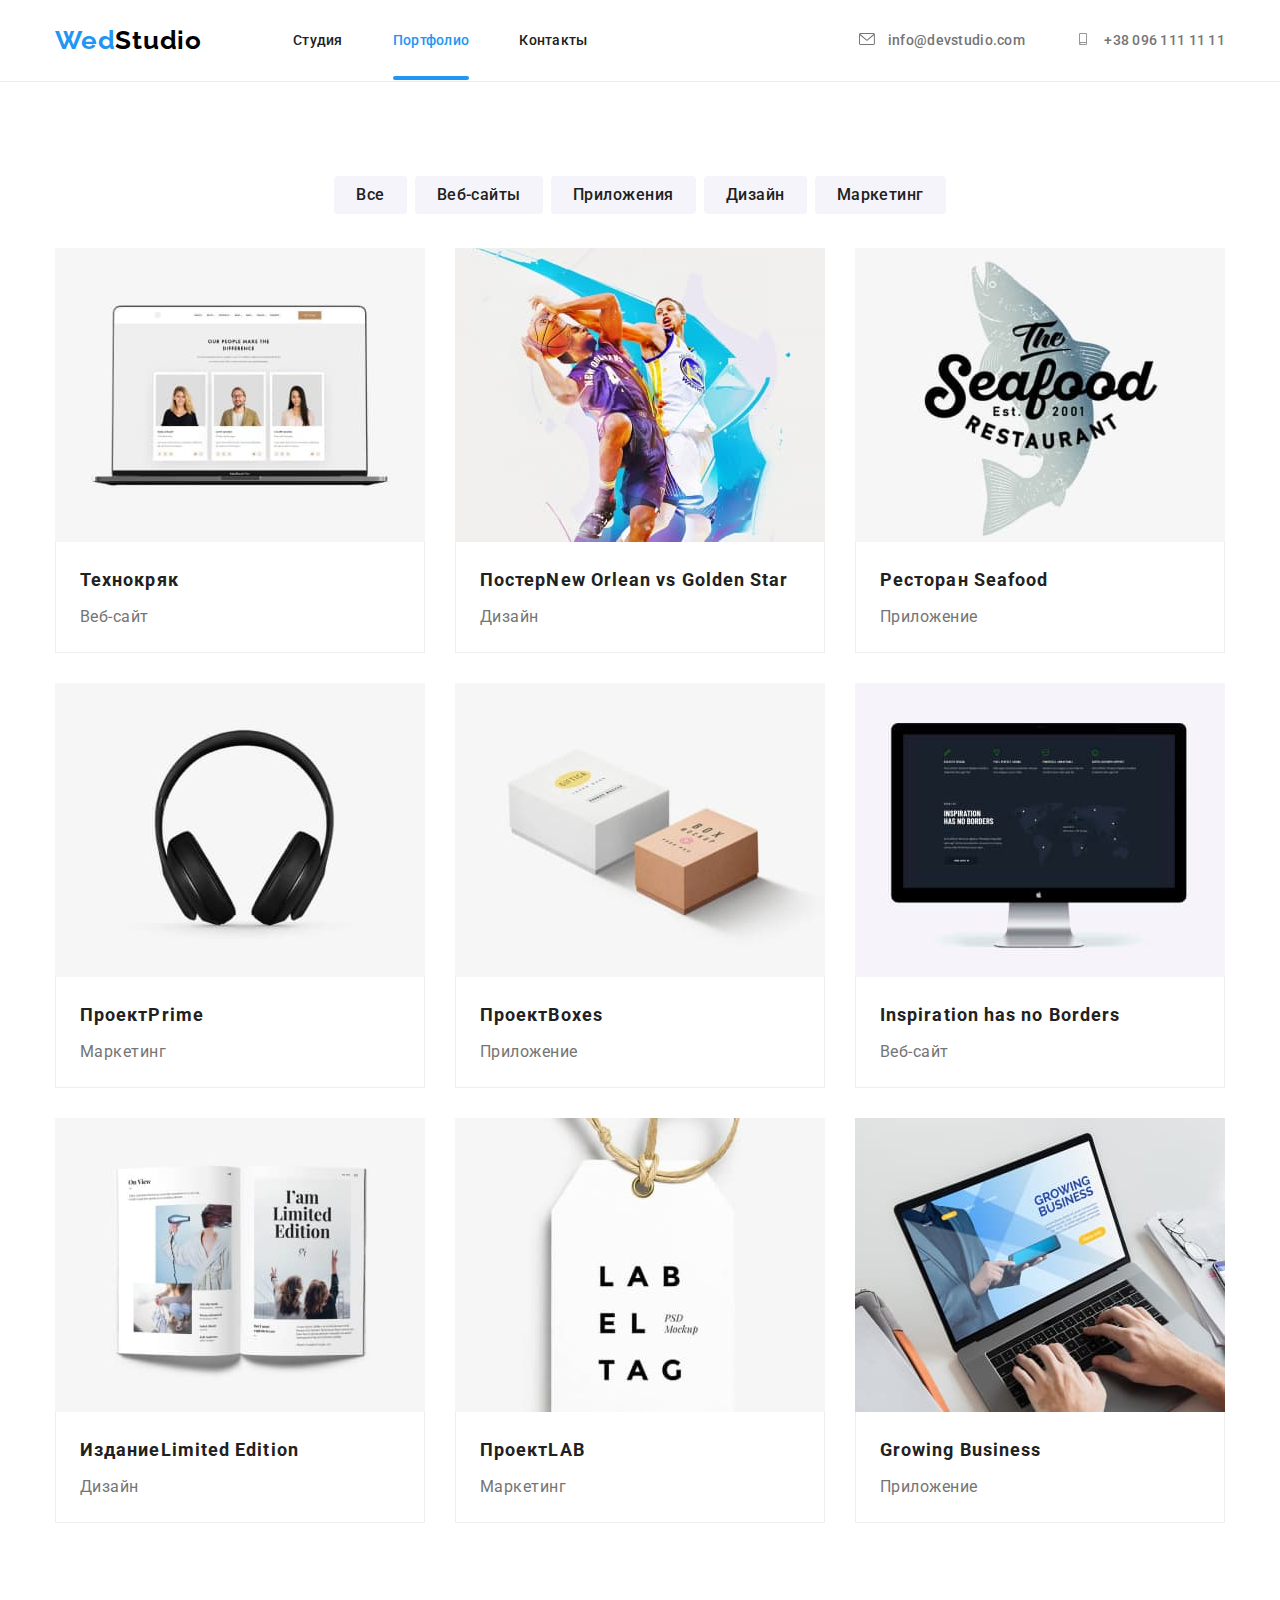
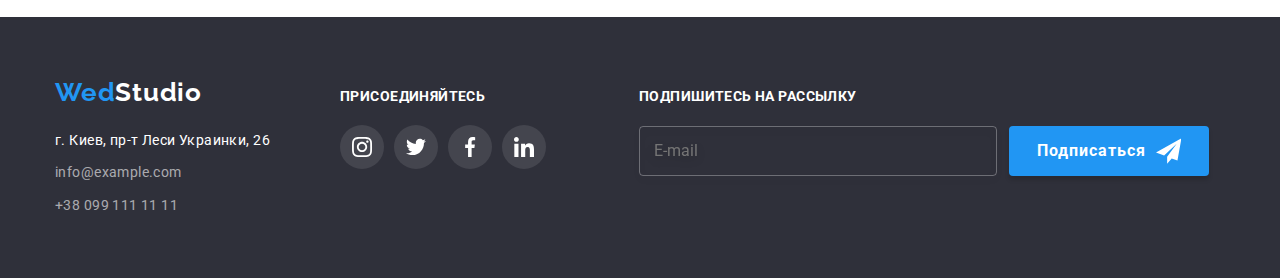
==== commit e35c32f5: "fix" ====
--- a/portfolio.html
+++ b/portfolio.html
@@ -35,7 +35,7 @@
         </nav>
         <ul class="header-contact list">
           <li class="header-item link">
-            <a href="mailto:info@devstudio.com link" class="header-contact-mail">
+            <a href="mailto:info@devstudio.com" class="header-contact-mail">
               <svg class="header-icons" width="16" height="12">
                 <use href="./images/icons.svg#icon-envelope"></use>
               </svg>
@@ -43,7 +43,7 @@
             >
           </li>
           <li class="header-item">
-            <a href="tel:+380961111111 link" class="header-contact-tel">
+            <a href="tel:+380961111111" class="header-contact-tel">
               <svg class="header-icons" width="16" height="12">
                 <use href="./images/icons.svg#icon-smartphone"></use>
               </svg>
--- a/css/styles.css
+++ b/css/styles.css
@@ -423,7 +423,6 @@
 }
 /* ---------------------------FOOTER------------------------- */
 .footer {
-  width: 1600px;
   margin: 0 auto;
   background-color: #2f303a;
   padding-top: 60px;
@@ -569,21 +568,19 @@
 /* <!-- -------------------------modal-form--------------------------------------> */
 .modal-title {
   font-weight: 700;
+
   font-size: 20px;
   line-height: 1.15;
   text-align: center;
   letter-spacing: 0.03em;
   margin-bottom: 12px;
-  margin-top: 40px;
-  color: var(--main-text-color);
-}
-.modal-form {
-  margin-left: 40px;
-  margin-right: 40px;
+  color: var(--main-text-color);
+}
+.modal-field {
+  margin-bottom: 10px;
 }
 .input-wrap {
   position: relative;
-  margin-bottom: 10px;
 }
 .modal-label-text {
   font-weight: 400;
@@ -835,7 +832,7 @@
   transition: 250ms;
 }
 .modal {
-  width: 521px;
+  width: 528px;
   min-height: 581px;
   box-shadow: 0px 1px 3px rgba(0, 0, 0, 0.12), 0px 1px 1px rgba(0, 0, 0, 0.14),
     0px 2px 1px rgba(0, 0, 0, 0.2);
@@ -845,9 +842,9 @@
   top: 50%;
   left: 50%;
   transform: translate(-50%, -50%) scale(1) rotate(0deg);
-
   transition: 250ms;
   transition-timing-function: linear;
+  padding: 40px;
 }
 .modal-close-btn {
   width: 30px;
@@ -863,6 +860,16 @@
   align-items: center;
   padding: 0;
 }
+.modal-icon {
+  display: block;
+  transition: fill 250ms cubic-bezier(0.4, 0, 0.2, 1);
+}
+
+.modal-icon:hover,
+.modal-icon:focus {
+  fill: var(--accent-color);
+}
+
 .is-hidden {
   visibility: hidden;
   opacity: 0;
